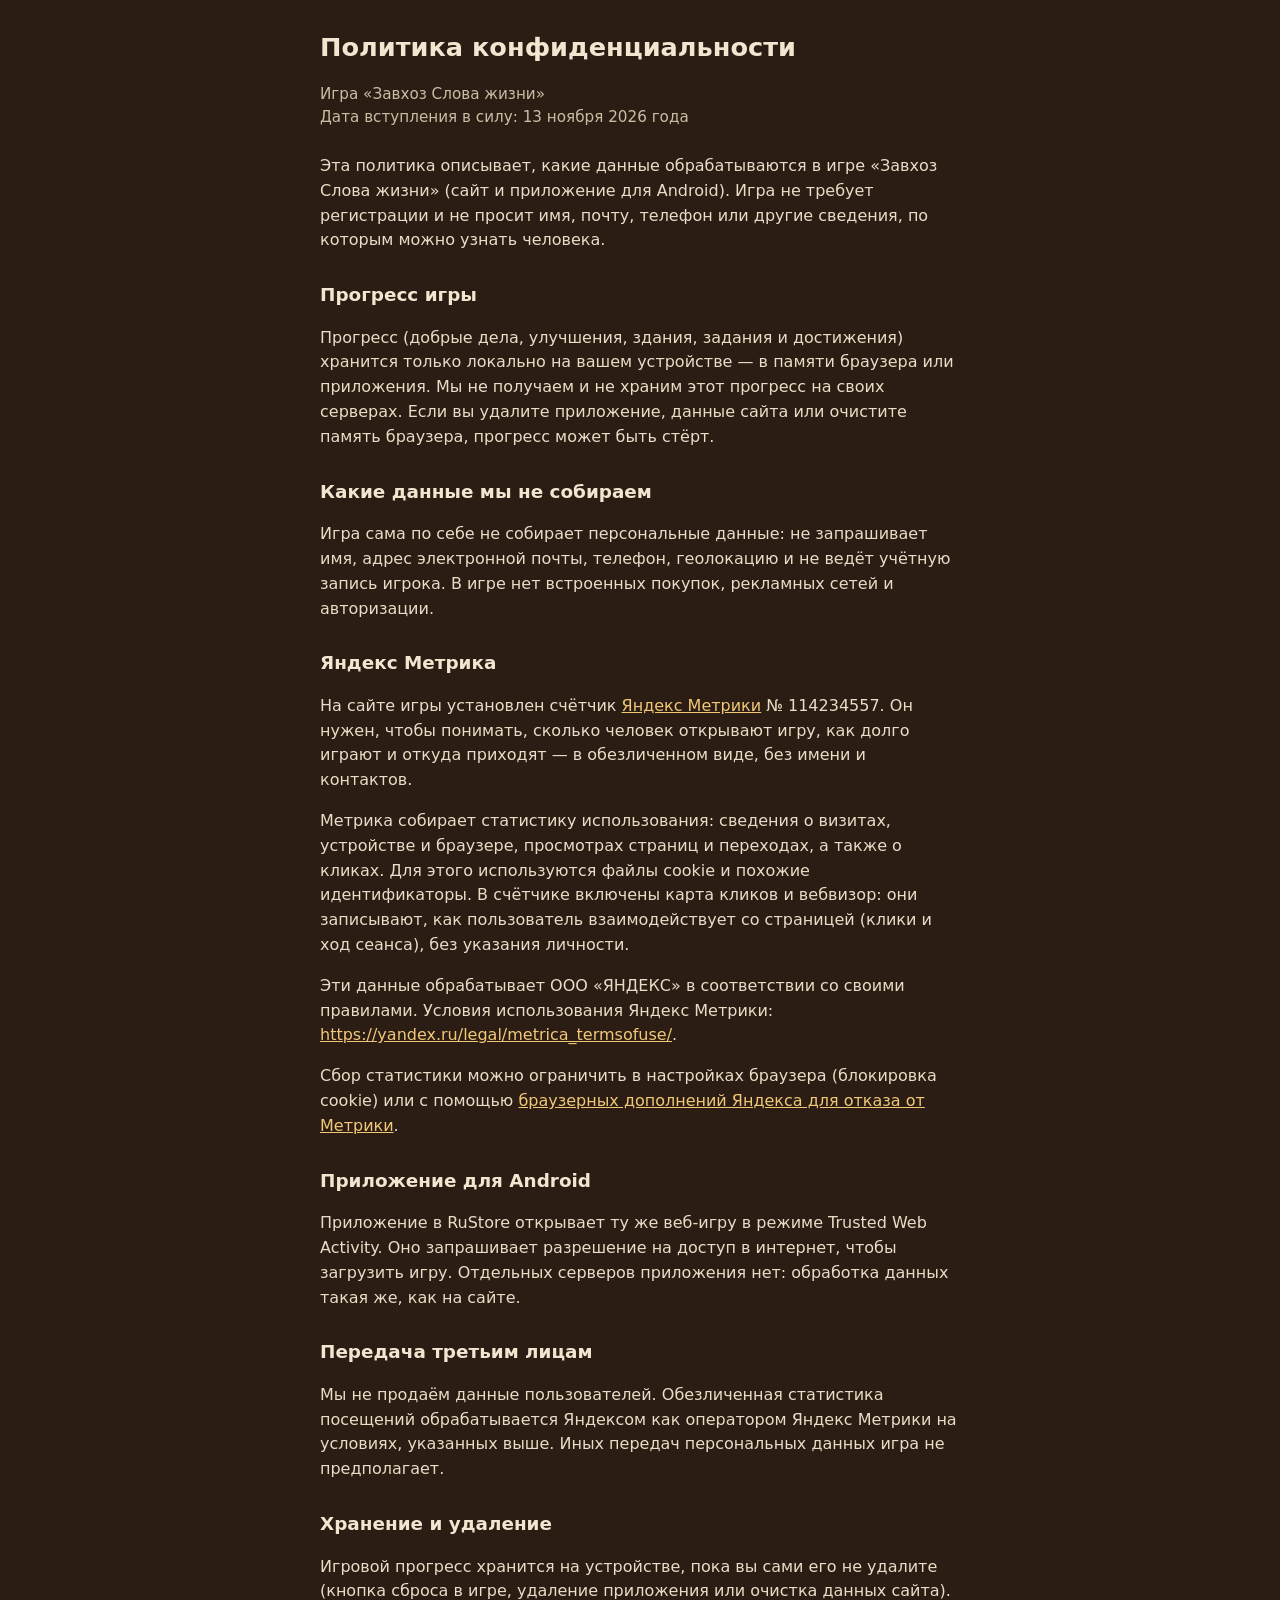
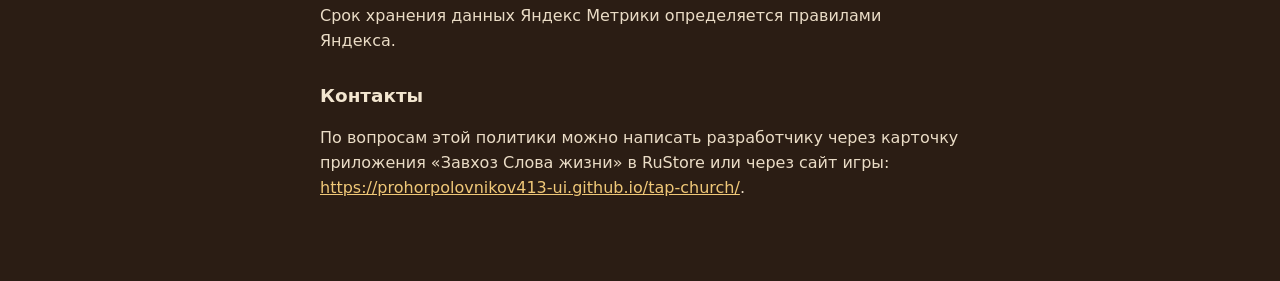
==== privacy.html @ e163e684 "Add privacy policy Co-authored-by: prohorpolovnikov413-ui <prohorpolovnikov413-ui@users.noreply.gith" ====
<!doctype html>
<html lang="ru">
<head>
<meta charset="utf-8">
<meta name="viewport" content="width=device-width,initial-scale=1">
<title>Политика конфиденциальности — Завхоз Слова жизни</title>
<style>
  :root { color-scheme: dark; }
  body { margin:0; font-family: system-ui, -apple-system, "Segoe UI", Roboto, sans-serif;
         background:#2b1d14; color:#f3e6d0; line-height:1.55; }
  main { max-width: 40rem; margin: 0 auto; padding: 28px 20px 64px; }
  h1 { font-size: 1.6rem; margin: 0 0 8px; }
  h2 { font-size: 1.15rem; margin: 28px 0 8px; }
  p, li { color: #eadcc6; }
  a { color: #f0c878; }
  .meta { color:#cbbca4; font-size:.95rem; margin-bottom: 24px; }
</style>
</head>
<body>
<main>
  <h1>Политика конфиденциальности</h1>
  <p class="meta">Игра «Завхоз Слова жизни»<br>Дата вступления в силу: 13 ноября 2026 года</p>

  <p>Эта политика описывает, какие данные обрабатываются в игре «Завхоз Слова жизни» (сайт и приложение для Android). Игра не требует регистрации и не просит имя, почту, телефон или другие сведения, по которым можно узнать человека.</p>

  <h2>Прогресс игры</h2>
  <p>Прогресс (добрые дела, улучшения, здания, задания и достижения) хранится только локально на вашем устройстве — в памяти браузера или приложения. Мы не получаем и не храним этот прогресс на своих серверах. Если вы удалите приложение, данные сайта или очистите память браузера, прогресс может быть стёрт.</p>

  <h2>Какие данные мы не собираем</h2>
  <p>Игра сама по себе не собирает персональные данные: не запрашивает имя, адрес электронной почты, телефон, геолокацию и не ведёт учётную запись игрока. В игре нет встроенных покупок, рекламных сетей и авторизации.</p>

  <h2>Яндекс Метрика</h2>
  <p>На сайте игры установлен счётчик <a href="https://metrika.yandex.ru/" rel="noopener">Яндекс Метрики</a> № 114234557. Он нужен, чтобы понимать, сколько человек открывают игру, как долго играют и откуда приходят — в обезличенном виде, без имени и контактов.</p>
  <p>Метрика собирает статистику использования: сведения о визитах, устройстве и браузере, просмотрах страниц и переходах, а также о кликах. Для этого используются файлы cookie и похожие идентификаторы. В счётчике включены карта кликов и вебвизор: они записывают, как пользователь взаимодействует со страницей (клики и ход сеанса), без указания личности.</p>
  <p>Эти данные обрабатывает ООО «ЯНДЕКС» в соответствии со своими правилами. Условия использования Яндекс Метрики: <a href="https://yandex.ru/legal/metrica_termsofuse/" rel="noopener">https://yandex.ru/legal/metrica_termsofuse/</a>.</p>
  <p>Сбор статистики можно ограничить в настройках браузера (блокировка cookie) или с помощью <a href="https://yandex.ru/support/metrica/general/opt-out.html" rel="noopener">браузерных дополнений Яндекса для отказа от Метрики</a>.</p>

  <h2>Приложение для Android</h2>
  <p>Приложение в RuStore открывает ту же веб-игру в режиме Trusted Web Activity. Оно запрашивает разрешение на доступ в интернет, чтобы загрузить игру. Отдельных серверов приложения нет: обработка данных такая же, как на сайте.</p>

  <h2>Передача третьим лицам</h2>
  <p>Мы не продаём данные пользователей. Обезличенная статистика посещений обрабатывается Яндексом как оператором Яндекс Метрики на условиях, указанных выше. Иных передач персональных данных игра не предполагает.</p>

  <h2>Хранение и удаление</h2>
  <p>Игровой прогресс хранится на устройстве, пока вы сами его не удалите (кнопка сброса в игре, удаление приложения или очистка данных сайта). Срок хранения данных Яндекс Метрики определяется правилами Яндекса.</p>

  <h2>Контакты</h2>
  <p>По вопросам этой политики можно написать разработчику через карточку приложения «Завхоз Слова жизни» в RuStore или через сайт игры: <a href="https://prohorpolovnikov413-ui.github.io/tap-church/">https://prohorpolovnikov413-ui.github.io/tap-church/</a>.</p>
</main>
</body>
</html>
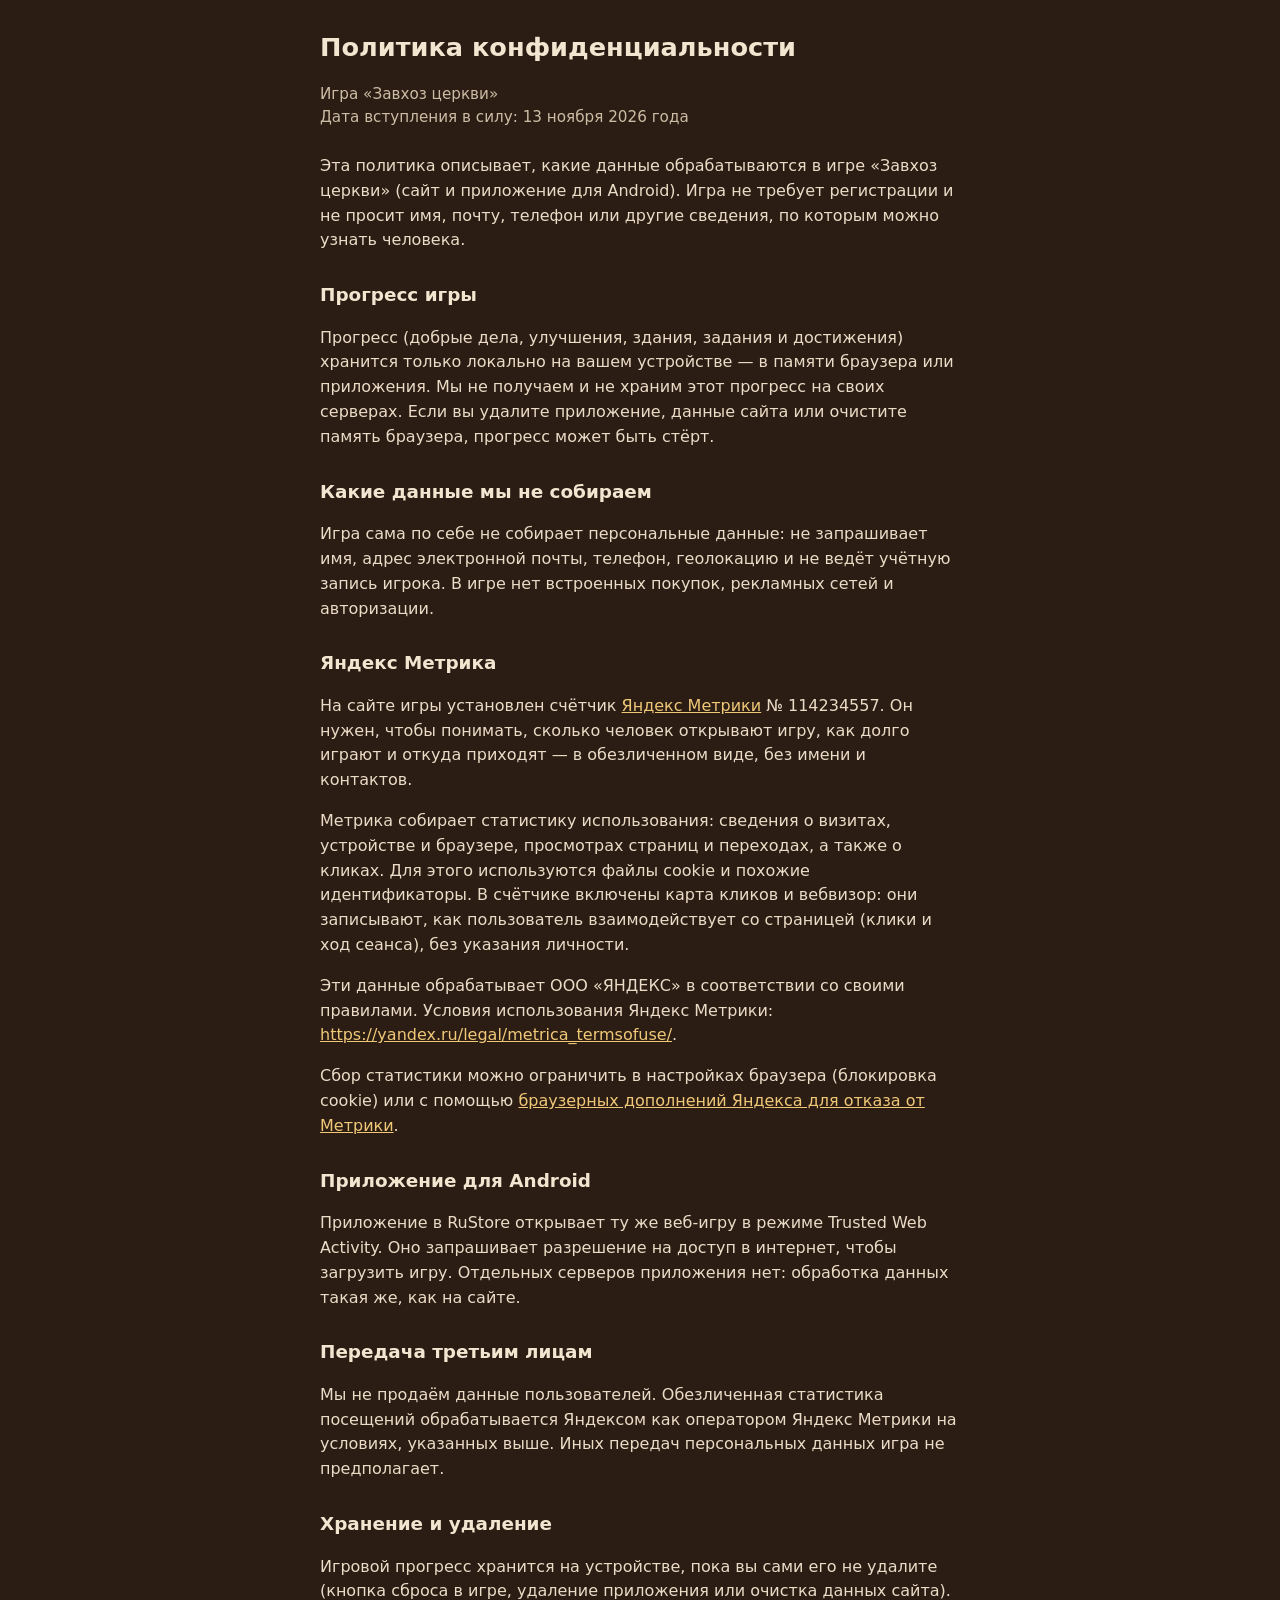
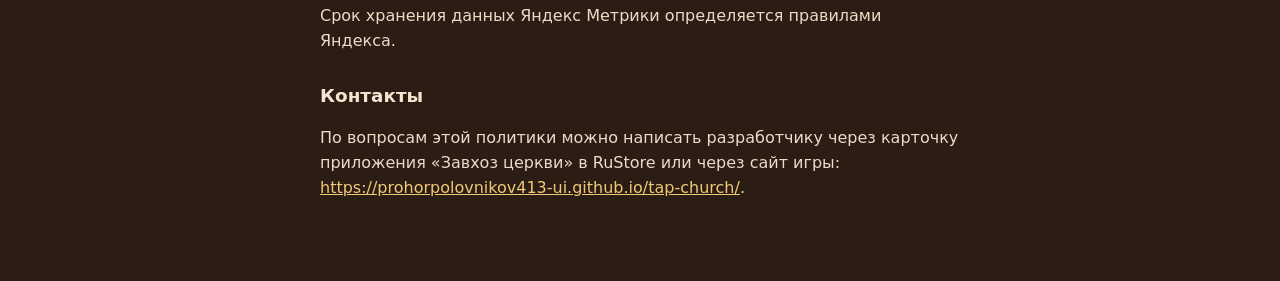
==== commit 34a12824: "v12: rename to Завхоз церкви, onboarding, verse, parish, share card, music, extras, walking people C" ====
--- a/privacy.html
+++ b/privacy.html
@@ -3,7 +3,7 @@
 <head>
 <meta charset="utf-8">
 <meta name="viewport" content="width=device-width,initial-scale=1">
-<title>Политика конфиденциальности — Завхоз Слова жизни</title>
+<title>Политика конфиденциальности — Завхоз церкви</title>
 <style>
   :root { color-scheme: dark; }
   body { margin:0; font-family: system-ui, -apple-system, "Segoe UI", Roboto, sans-serif;
@@ -19,9 +19,9 @@
 <body>
 <main>
   <h1>Политика конфиденциальности</h1>
-  <p class="meta">Игра «Завхоз Слова жизни»<br>Дата вступления в силу: 13 ноября 2026 года</p>
+  <p class="meta">Игра «Завхоз церкви»<br>Дата вступления в силу: 13 ноября 2026 года</p>
 
-  <p>Эта политика описывает, какие данные обрабатываются в игре «Завхоз Слова жизни» (сайт и приложение для Android). Игра не требует регистрации и не просит имя, почту, телефон или другие сведения, по которым можно узнать человека.</p>
+  <p>Эта политика описывает, какие данные обрабатываются в игре «Завхоз церкви» (сайт и приложение для Android). Игра не требует регистрации и не просит имя, почту, телефон или другие сведения, по которым можно узнать человека.</p>
 
   <h2>Прогресс игры</h2>
   <p>Прогресс (добрые дела, улучшения, здания, задания и достижения) хранится только локально на вашем устройстве — в памяти браузера или приложения. Мы не получаем и не храним этот прогресс на своих серверах. Если вы удалите приложение, данные сайта или очистите память браузера, прогресс может быть стёрт.</p>
@@ -45,7 +45,7 @@
   <p>Игровой прогресс хранится на устройстве, пока вы сами его не удалите (кнопка сброса в игре, удаление приложения или очистка данных сайта). Срок хранения данных Яндекс Метрики определяется правилами Яндекса.</p>
 
   <h2>Контакты</h2>
-  <p>По вопросам этой политики можно написать разработчику через карточку приложения «Завхоз Слова жизни» в RuStore или через сайт игры: <a href="https://prohorpolovnikov413-ui.github.io/tap-church/">https://prohorpolovnikov413-ui.github.io/tap-church/</a>.</p>
+  <p>По вопросам этой политики можно написать разработчику через карточку приложения «Завхоз церкви» в RuStore или через сайт игры: <a href="https://prohorpolovnikov413-ui.github.io/tap-church/">https://prohorpolovnikov413-ui.github.io/tap-church/</a>.</p>
 </main>
 </body>
 </html>
